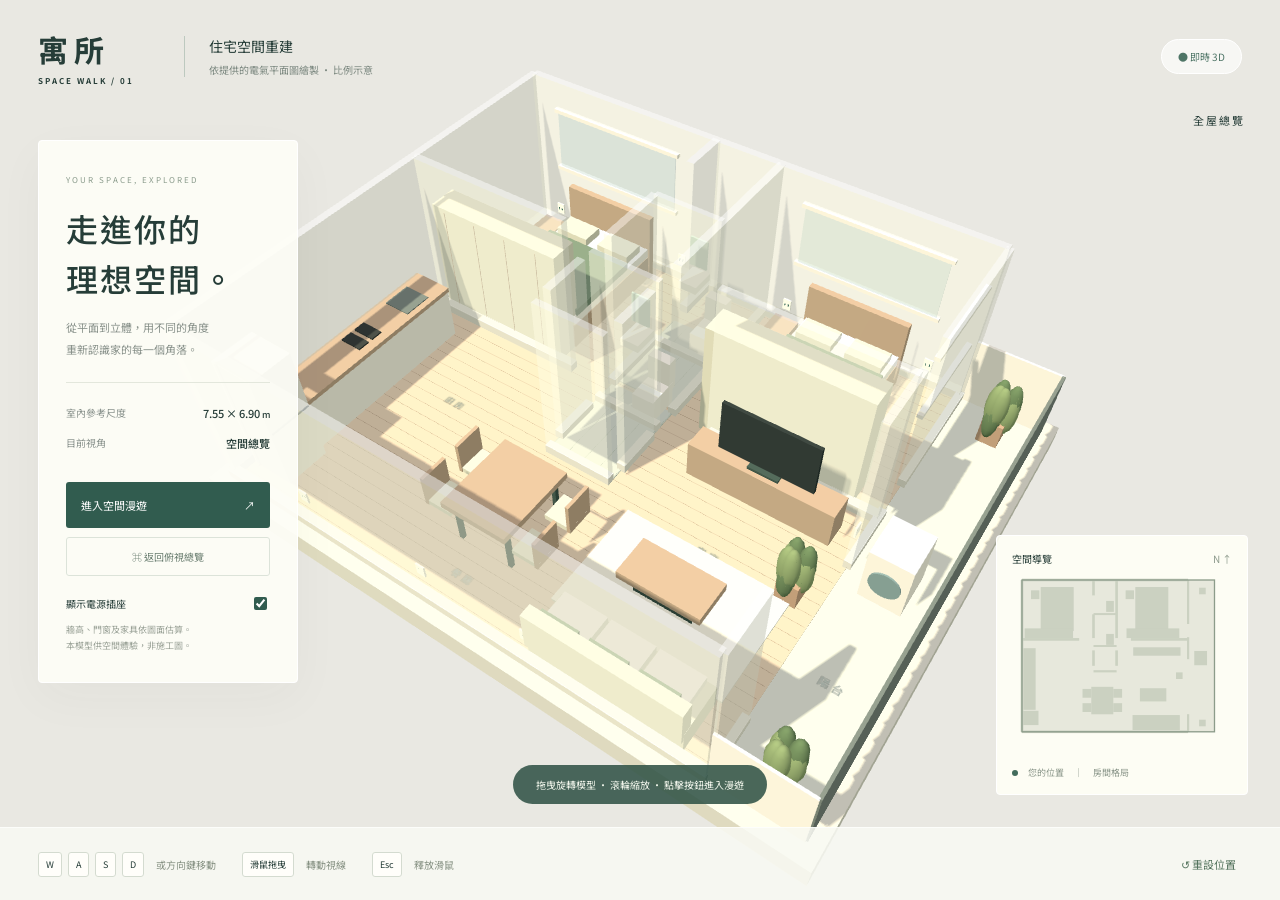
==== index.html @ d2bf1cc1 "Build interactive 3D home walkthrough from floor plan" ====
<!doctype html><html lang="zh-Hant"><head><meta charset="UTF-8"><meta name="viewport" content="width=device-width, initial-scale=1"><title>寓所 · 3D 空間漫遊</title><link rel="stylesheet" href="style.css"></head><body>
<div id="scene"></div><header><a class="brand" href="./">寓所<span>SPACE WALK / 01</span></a><div class="project">住宅空間重建<span>依提供的電氣平面圖繪製 · 比例示意</span></div><span class="live">● 即時 3D</span></header>
<aside class="panel"><span class="eyebrow">YOUR SPACE, EXPLORED</span><h1>走進你的<br>理想空間。</h1><p>從平面到立體，用不同的角度<br>重新認識家的每一個角落。</p><div class="rule"></div><div class="stat"><span>室內參考尺度</span><b>7.55 × 6.90 <small>m</small></b></div><div class="stat"><span>目前視角</span><b id="modeLabel">空間總覽</b></div><button id="enter" class="primary">進入空間漫遊 <span>↗</span></button><button id="overview" class="secondary">⌘ 返回俯視總覽</button><div class="toggle"><label for="electric">顯示電源插座</label><input type="checkbox" id="electric" checked></div><p class="note">牆高、門窗及家具依圖面估算。<br>本模型供空間體驗，非施工圖。</p></aside>
<div class="map"><div class="map-title">空間導覽 <span>N ↑</span></div><canvas id="minimap" width="220" height="200"></canvas><div class="legend"><i></i> 您的位置 <span>│</span> 房間格局</div></div>
<div class="room" id="room">全屋總覽</div><footer><div><kbd>W</kbd><kbd>A</kbd><kbd>S</kbd><kbd>D</kbd><span>或方向鍵移動</span><kbd>滑鼠拖曳</kbd><span>轉動視線</span><kbd>Esc</kbd><span>釋放滑鼠</span></div><button id="reset">↺ 重設位置</button></footer>
<div id="hint">點擊「進入空間漫遊」，從客廳開始探索</div><div id="crosshair">+</div><div id="error" hidden></div><script type="module" src="app.js"></script></body></html>
---- style.css ----
@import url('https://fonts.googleapis.com/css2?family=Noto+Sans+TC:wght@400;500;700&display=swap');
*{box-sizing:border-box}body{margin:0;background:#e9e8e2;color:#263d38;font-family:'Noto Sans TC',sans-serif;font-size:13px;overflow:hidden}#scene{position:fixed;inset:0}canvas{display:block}header{position:absolute;left:38px;right:38px;top:27px;display:flex;align-items:center;gap:50px}.brand{font-size:30px;font-weight:700;letter-spacing:6px;color:#263d38;text-decoration:none}.brand span{display:block;font-size:8px;letter-spacing:2px;margin-top:4px}.project{font-size:14px;border-left:1px solid #bdc9bf;padding-left:24px}.project span{display:block;font-size:10px;color:#7d8981;margin-top:6px}.live{margin-left:auto;background:#ffffffa0;border:1px solid white;border-radius:25px;padding:9px 16px;font-size:10px;color:#4e7566}.panel{position:absolute;top:140px;left:38px;width:260px;padding:27px;background:#fdfdf7ed;border:1px solid white;border-radius:4px;box-shadow:0 15px 50px #33463709}.eyebrow{font-size:8px;letter-spacing:2px;color:#8a9b8b}h1{font-size:32px;line-height:1.55;letter-spacing:2px;margin:17px 0 13px;font-weight:500}p{font-size:11px;line-height:2;color:#89928b}.rule{height:1px;background:#e3e7dc;margin:22px 0}.stat{display:flex;justify-content:space-between;margin:14px 0;font-size:10px}.stat>span{color:#8a938d}.stat b{font-weight:500;font-size:11px}small{font-size:9px}button{font:inherit;cursor:pointer;border:0}.primary{margin-top:17px;background:#315c4f;color:white;padding:15px;width:100%;text-align:left;border-radius:3px;font-size:11px}.primary span{float:right}.primary:hover{background:#214537}.secondary{width:100%;background:transparent;border:1px solid #dce3d9;border-radius:3px;padding:11px;color:#6a7e70;margin:9px 0 18px;font-size:10px}.toggle{display:flex;justify-content:space-between;font-size:10px;align-items:center}input{accent-color:#315c4f}.note{font-size:9px;line-height:1.8;margin-bottom:0;color:#9aa297}.map{position:absolute;right:32px;bottom:105px;background:#fffff6e8;padding:15px;border:1px solid white;border-radius:4px}.map-title{display:flex;justify-content:space-between;font-size:10px}.map-title span{color:#8c998c}.legend{font-size:9px;color:#8a968a;display:flex;gap:10px;align-items:center}.legend i{width:6px;height:6px;border-radius:50%;background:#426c5c}.room{position:absolute;right:35px;top:112px;font-size:11px;letter-spacing:2px}footer{position:absolute;bottom:0;left:0;right:0;height:73px;border-top:1px solid #ffffffa0;background:#f9faf3de;display:flex;align-items:center;justify-content:space-between;padding:0 38px}footer>div{display:flex;align-items:center;gap:6px}kbd{font-family:inherit;border:1px solid #d4dbd0;background:#fffefa;padding:5px 7px;border-radius:3px;font-size:9px}footer span{font-size:10px;color:#879284;margin:0 20px 0 6px}footer button{background:transparent;color:#54745e;font-size:11px}#hint{position:absolute;bottom:96px;left:50%;transform:translateX(-50%);background:#315346df;color:#f1f5eb;border-radius:30px;padding:12px 23px;font-size:10px;white-space:nowrap;pointer-events:none}#crosshair{display:none;position:absolute;top:50%;left:50%;color:#fff9;font-size:22px;pointer-events:none}#error{position:absolute;inset:25%;background:white;padding:40px;line-height:2}@media(max-width:800px){header{left:20px;right:20px}.project{display:none}.panel{left:15px;top:110px;width:200px;padding:18px}h1{font-size:23px}.map{right:12px;bottom:100px;padding:10px}.map canvas{width:140px;height:127px}footer{padding:10px;height:80px}footer span{margin-right:6px;font-size:8px}footer kbd{padding:4px}#hint{bottom:88px;font-size:9px}.panel p:not(.note){display:none}}@media(max-height:720px){.panel{top:100px;padding:18px}h1{font-size:26px;margin:8px 0}.rule{margin:12px 0}.panel p{line-height:1.6}.note{display:none}}
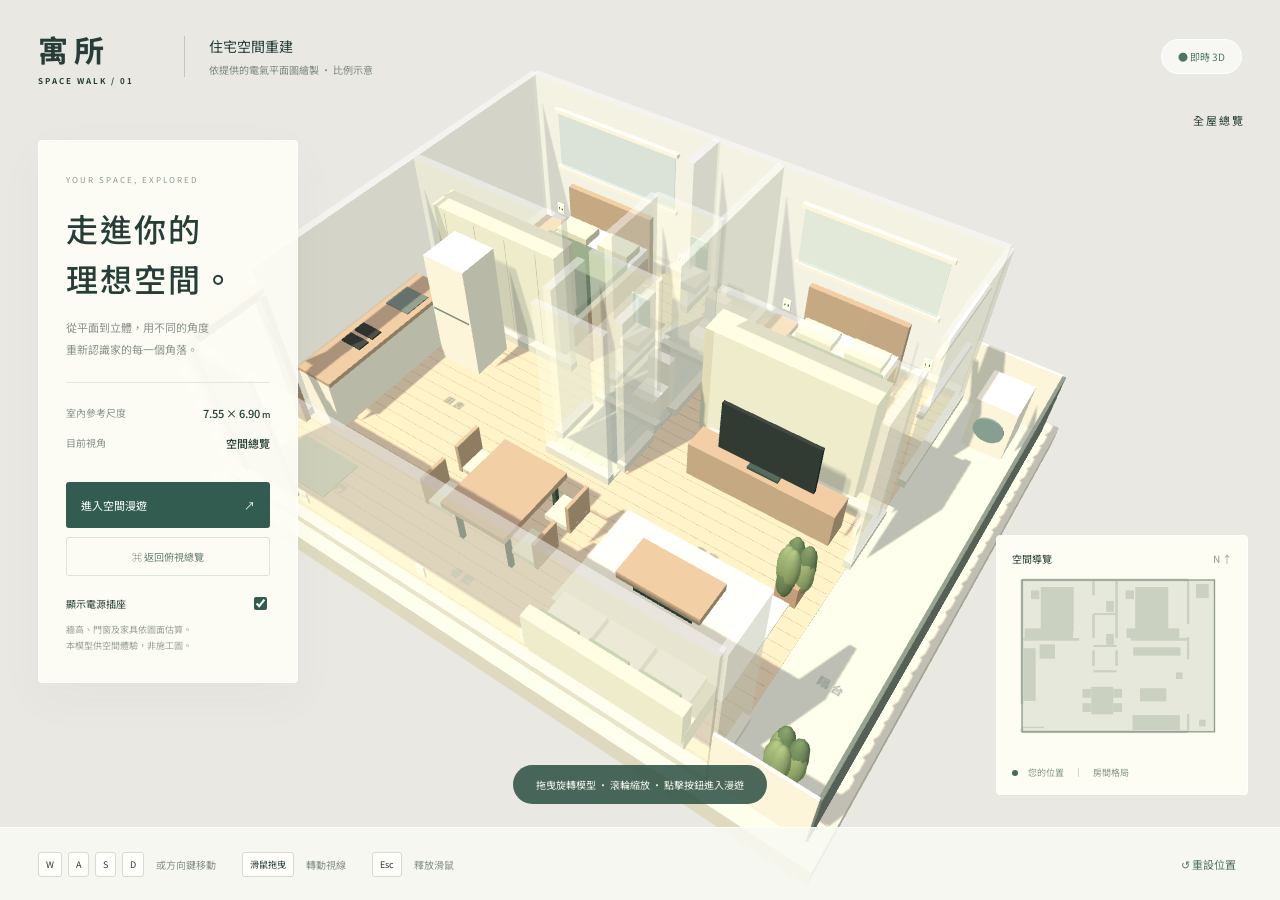
==== commit be012942: "Correct main entrance and bedroom-side balcony washer positions" ====
--- a/index.html
+++ b/index.html
@@ -3,4 +3,4 @@
 <aside class="panel"><span class="eyebrow">YOUR SPACE, EXPLORED</span><h1>走進你的<br>理想空間。</h1><p>從平面到立體，用不同的角度<br>重新認識家的每一個角落。</p><div class="rule"></div><div class="stat"><span>室內參考尺度</span><b>7.55 × 6.90 <small>m</small></b></div><div class="stat"><span>目前視角</span><b id="modeLabel">空間總覽</b></div><button id="enter" class="primary">進入空間漫遊 <span>↗</span></button><button id="overview" class="secondary">⌘ 返回俯視總覽</button><div class="toggle"><label for="electric">顯示電源插座</label><input type="checkbox" id="electric" checked></div><p class="note">牆高、門窗及家具依圖面估算。<br>本模型供空間體驗，非施工圖。</p></aside>
 <div class="map"><div class="map-title">空間導覽 <span>N ↑</span></div><canvas id="minimap" width="220" height="200"></canvas><div class="legend"><i></i> 您的位置 <span>│</span> 房間格局</div></div>
 <div class="room" id="room">全屋總覽</div><footer><div><kbd>W</kbd><kbd>A</kbd><kbd>S</kbd><kbd>D</kbd><span>或方向鍵移動</span><kbd>滑鼠拖曳</kbd><span>轉動視線</span><kbd>Esc</kbd><span>釋放滑鼠</span></div><button id="reset">↺ 重設位置</button></footer>
-<div id="hint">點擊「進入空間漫遊」，從客廳開始探索</div><div id="crosshair">+</div><div id="error" hidden></div><script type="module" src="app.js"></script></body></html>
+<div id="hint">點擊「進入空間漫遊」，從大門開始探索</div><div id="crosshair">+</div><div id="error" hidden></div><script type="module" src="app.js"></script></body></html>
